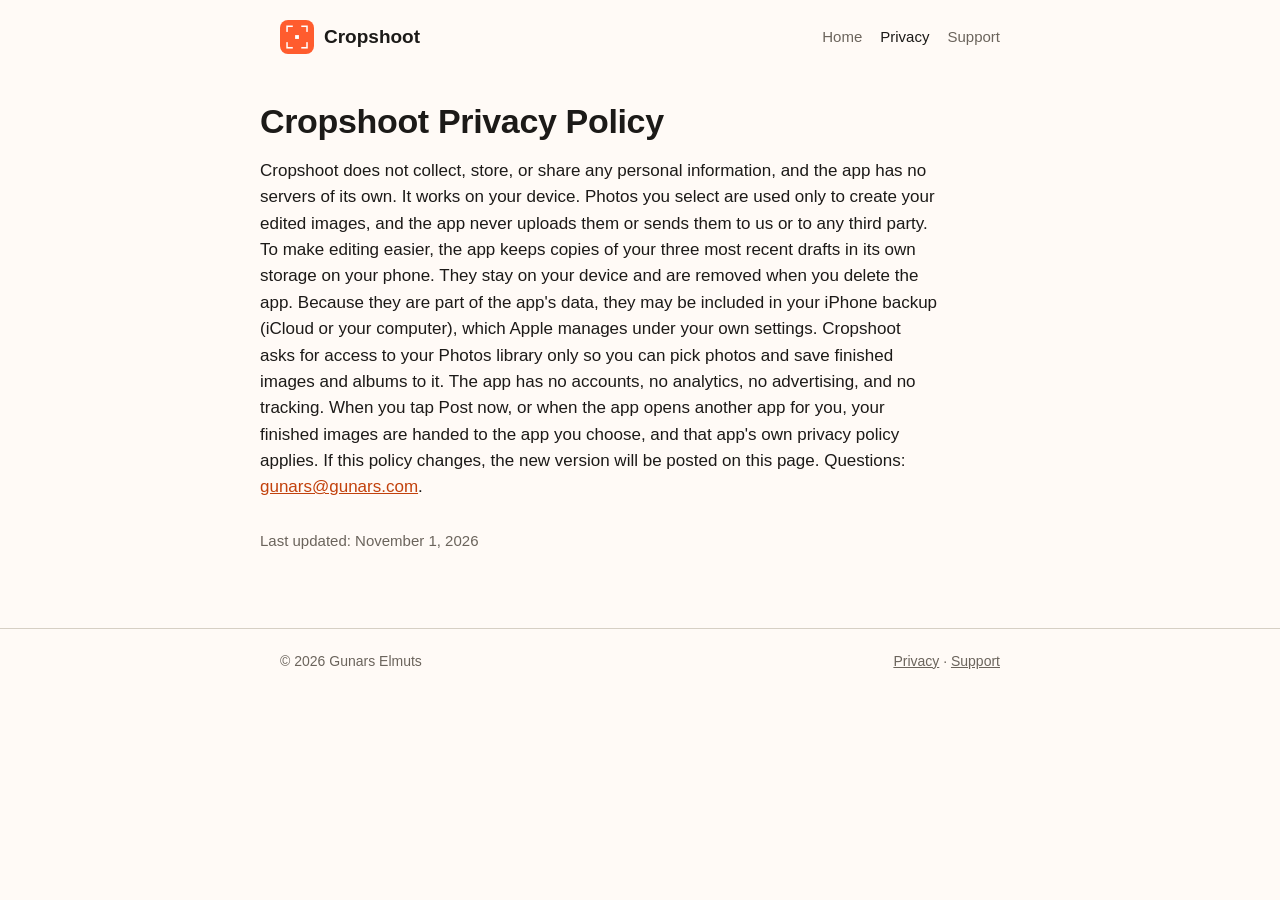
==== privacy.html @ f69cd9b8 "Cropshoot site: landing, privacy and support pages Co-Authored-By: Claude Opus 5.5 <noreply@anthropi" ====
<!doctype html>
<html lang="en">
<head>
<meta charset="utf-8">
<meta name="viewport" content="width=device-width, initial-scale=1">
<title>Cropshoot Privacy Policy</title>
<meta name="description" content="How Cropshoot handles your photos and data.">
<link rel="icon" type="image/png" href="assets/favicon.png">
<link rel="apple-touch-icon" href="assets/apple-touch-icon.png">
<link rel="stylesheet" href="style.css">
</head>
<body>
<header class="site"><div class="wrap">
  <a class="mark" href="index.html"><img src="assets/icon-256.png" alt="">Cropshoot</a>
  <nav><a href="index.html">Home</a><a href="privacy.html" aria-current="page">Privacy</a><a href="support.html">Support</a></nav>
</div></header>
<main class="wrap doc">
  <h1>Cropshoot Privacy Policy</h1>
  <p>Cropshoot does not collect, store, or share any personal information, and the app has no servers of its own. It works on your device. Photos you select are used only to create your edited images, and the app never uploads them or sends them to us or to any third party. To make editing easier, the app keeps copies of your three most recent drafts in its own storage on your phone. They stay on your device and are removed when you delete the app. Because they are part of the app's data, they may be included in your iPhone backup (iCloud or your computer), which Apple manages under your own settings. Cropshoot asks for access to your Photos library only so you can pick photos and save finished images and albums to it. The app has no accounts, no analytics, no advertising, and no tracking. When you tap Post now, or when the app opens another app for you, your finished images are handed to the app you choose, and that app's own privacy policy applies. If this policy changes, the new version will be posted on this page. Questions: <a href="mailto:gunars@gunars.com">gunars@gunars.com</a>.</p>
  <p class="meta updated">Last updated: November 1, 2026</p>
</main>
<footer class="site"><div class="wrap">
  <span>© 2026 Gunars Elmuts</span>
  <span><a href="privacy.html">Privacy</a> · <a href="support.html">Support</a></span>
</div></footer>
</body>
</html>
---- style.css ----
:root {
  --bg: #FFFAF6;
  --card: #FFFFFF;
  --line: #D6CFC4;
  --text: #1C1A18;
  --muted: #6B645C;
  --brand: #FF5C2E;
  --brand-ink: #C2410C;
}
@media (prefers-color-scheme: dark) {
  :root {
    --bg: #141210;
    --card: #1F1C19;
    --line: #3A3530;
    --text: #F4EFEA;
    --muted: #A8A097;
    --brand: #FF6A3D;
    --brand-ink: #FF8A63;
  }
}
* { box-sizing: border-box; }
html { -webkit-text-size-adjust: 100%; }
body {
  margin: 0;
  background: var(--bg);
  color: var(--text);
  font: 17px/1.55 -apple-system, BlinkMacSystemFont, "SF Pro Text", "Helvetica Neue", Helvetica, Arial, sans-serif;
}
a { color: var(--brand-ink); }
a:hover { color: var(--brand); }
.wrap { max-width: 760px; margin: 0 auto; padding: 0 20px; }

header.site { padding: 20px 0; }
header.site .wrap { display: flex; align-items: center; justify-content: space-between; gap: 12px; }
.mark { display: flex; align-items: center; gap: 10px; text-decoration: none; color: var(--text); font-weight: 700; font-size: 19px; }
.mark img { width: 34px; height: 34px; border-radius: 8px; }
nav a { color: var(--muted); text-decoration: none; margin-left: 18px; font-size: 15px; }
nav a:hover, nav a[aria-current="page"] { color: var(--text); }

.hero { text-align: center; padding: 36px 0 12px; }
.hero .icon { width: 96px; height: 96px; border-radius: 22px; }
.hero h1 { font-size: clamp(34px, 7vw, 48px); line-height: 1.1; margin: 18px 0 12px; letter-spacing: -0.02em; }
.hero h1 span { color: var(--brand); }
.hero p.lead { font-size: 19px; color: var(--muted); max-width: 32em; margin: 0 auto; }
.badge { display: inline-block; margin-top: 22px; padding: 8px 16px; border: 1px solid var(--line); border-radius: 999px; font-size: 14px; color: var(--muted); background: var(--card); }

.shot { display: block; width: min(300px, 78vw); height: auto; margin: 36px auto 8px; border-radius: 38px; border: 8px solid #1C1A18; background: #1C1A18; box-shadow: 0 18px 40px rgba(60, 40, 20, 0.15); }

.features { display: grid; grid-template-columns: repeat(auto-fit, minmax(min(210px, 100%), 1fr)); gap: 14px; margin: 40px 0; }
.feature { background: var(--card); border: 1px solid var(--line); border-radius: 16px; padding: 18px 18px 16px; }
.feature h3 { margin: 0 0 6px; font-size: 17px; }
.feature h3::before { content: ""; display: inline-block; width: 8px; height: 8px; border-radius: 50%; background: var(--brand); margin-right: 8px; vertical-align: 2px; }
.feature p { margin: 0; color: var(--muted); font-size: 15px; }

.closing { text-align: center; font-size: 19px; margin: 8px 0 48px; }

.doc { padding: 12px 0 48px; }
.doc h1 { font-size: 34px; line-height: 1.15; margin: 16px 0 6px; letter-spacing: -0.01em; }
.doc .meta { color: var(--muted); font-size: 15px; margin: 0 0 28px; }
.doc h2 { font-size: 20px; margin: 32px 0 8px; }
.doc p, .doc li { max-width: 40em; }
.callout { background: var(--card); border: 1px solid var(--line); border-left: 4px solid var(--brand); border-radius: 12px; padding: 16px 18px; margin: 20px 0; }
.callout p { margin: 0; }
.placeholder { background: #FFF1E8; border: 2px dashed var(--brand); color: #7A2E0E; border-radius: 12px; padding: 14px 16px; font-weight: 600; }
@media (prefers-color-scheme: dark) { .placeholder { background: #2A1A12; color: #FFB899; } }

footer.site { border-top: 1px solid var(--line); padding: 22px 0 36px; color: var(--muted); font-size: 14px; }
footer.site .wrap { display: flex; flex-wrap: wrap; gap: 8px 18px; justify-content: space-between; }
footer.site a { color: var(--muted); }
.doc .updated { margin-top: 28px; }
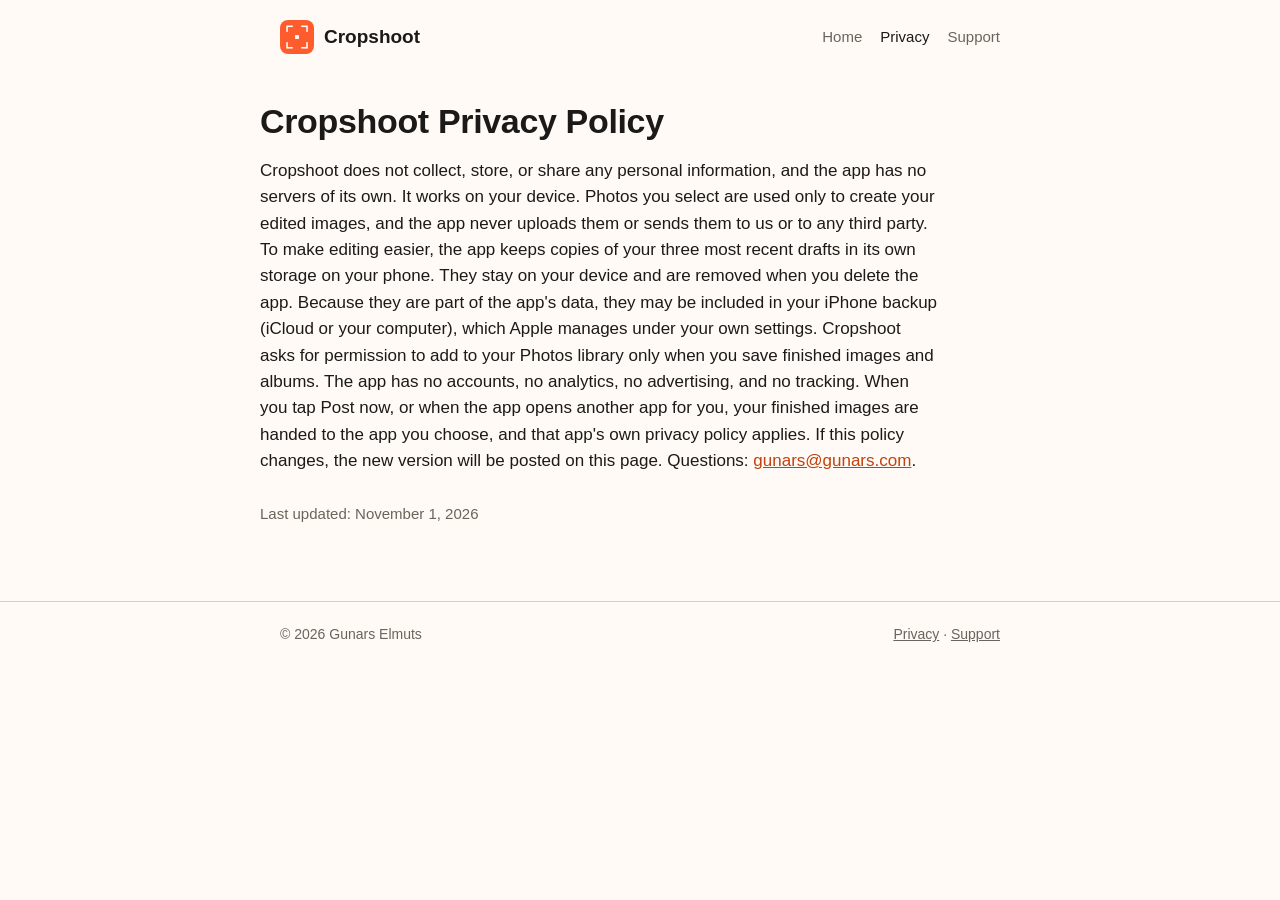
==== commit c60cac12: "Privacy: Photos permission is asked only when saving Co-Authored-By: Claude Opus 5.5 <noreply@anthro" ====
--- a/privacy.html
+++ b/privacy.html
@@ -16,7 +16,7 @@
 </div></header>
 <main class="wrap doc">
   <h1>Cropshoot Privacy Policy</h1>
-  <p>Cropshoot does not collect, store, or share any personal information, and the app has no servers of its own. It works on your device. Photos you select are used only to create your edited images, and the app never uploads them or sends them to us or to any third party. To make editing easier, the app keeps copies of your three most recent drafts in its own storage on your phone. They stay on your device and are removed when you delete the app. Because they are part of the app's data, they may be included in your iPhone backup (iCloud or your computer), which Apple manages under your own settings. Cropshoot asks for access to your Photos library only so you can pick photos and save finished images and albums to it. The app has no accounts, no analytics, no advertising, and no tracking. When you tap Post now, or when the app opens another app for you, your finished images are handed to the app you choose, and that app's own privacy policy applies. If this policy changes, the new version will be posted on this page. Questions: <a href="mailto:gunars@gunars.com">gunars@gunars.com</a>.</p>
+  <p>Cropshoot does not collect, store, or share any personal information, and the app has no servers of its own. It works on your device. Photos you select are used only to create your edited images, and the app never uploads them or sends them to us or to any third party. To make editing easier, the app keeps copies of your three most recent drafts in its own storage on your phone. They stay on your device and are removed when you delete the app. Because they are part of the app's data, they may be included in your iPhone backup (iCloud or your computer), which Apple manages under your own settings. Cropshoot asks for permission to add to your Photos library only when you save finished images and albums. The app has no accounts, no analytics, no advertising, and no tracking. When you tap Post now, or when the app opens another app for you, your finished images are handed to the app you choose, and that app's own privacy policy applies. If this policy changes, the new version will be posted on this page. Questions: <a href="mailto:gunars@gunars.com">gunars@gunars.com</a>.</p>
   <p class="meta updated">Last updated: November 1, 2026</p>
 </main>
 <footer class="site"><div class="wrap">
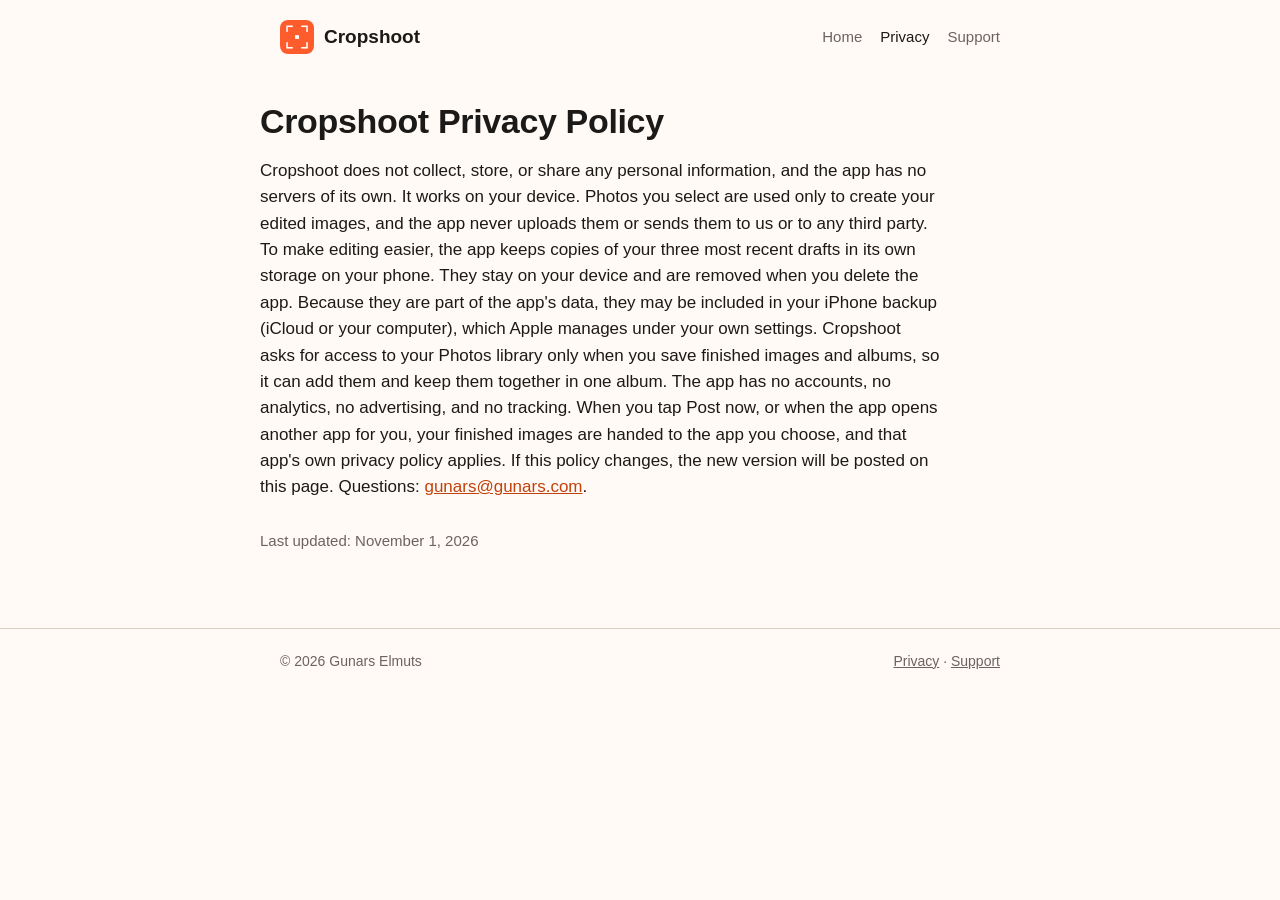
==== commit 1adeff24: "Privacy: describe Photos access accurately (read/write, asked when saving) Co-Authored-By: Claude Op" ====
--- a/privacy.html
+++ b/privacy.html
@@ -16,7 +16,7 @@
 </div></header>
 <main class="wrap doc">
   <h1>Cropshoot Privacy Policy</h1>
-  <p>Cropshoot does not collect, store, or share any personal information, and the app has no servers of its own. It works on your device. Photos you select are used only to create your edited images, and the app never uploads them or sends them to us or to any third party. To make editing easier, the app keeps copies of your three most recent drafts in its own storage on your phone. They stay on your device and are removed when you delete the app. Because they are part of the app's data, they may be included in your iPhone backup (iCloud or your computer), which Apple manages under your own settings. Cropshoot asks for permission to add to your Photos library only when you save finished images and albums. The app has no accounts, no analytics, no advertising, and no tracking. When you tap Post now, or when the app opens another app for you, your finished images are handed to the app you choose, and that app's own privacy policy applies. If this policy changes, the new version will be posted on this page. Questions: <a href="mailto:gunars@gunars.com">gunars@gunars.com</a>.</p>
+  <p>Cropshoot does not collect, store, or share any personal information, and the app has no servers of its own. It works on your device. Photos you select are used only to create your edited images, and the app never uploads them or sends them to us or to any third party. To make editing easier, the app keeps copies of your three most recent drafts in its own storage on your phone. They stay on your device and are removed when you delete the app. Because they are part of the app's data, they may be included in your iPhone backup (iCloud or your computer), which Apple manages under your own settings. Cropshoot asks for access to your Photos library only when you save finished images and albums, so it can add them and keep them together in one album. The app has no accounts, no analytics, no advertising, and no tracking. When you tap Post now, or when the app opens another app for you, your finished images are handed to the app you choose, and that app's own privacy policy applies. If this policy changes, the new version will be posted on this page. Questions: <a href="mailto:gunars@gunars.com">gunars@gunars.com</a>.</p>
   <p class="meta updated">Last updated: November 1, 2026</p>
 </main>
 <footer class="site"><div class="wrap">
